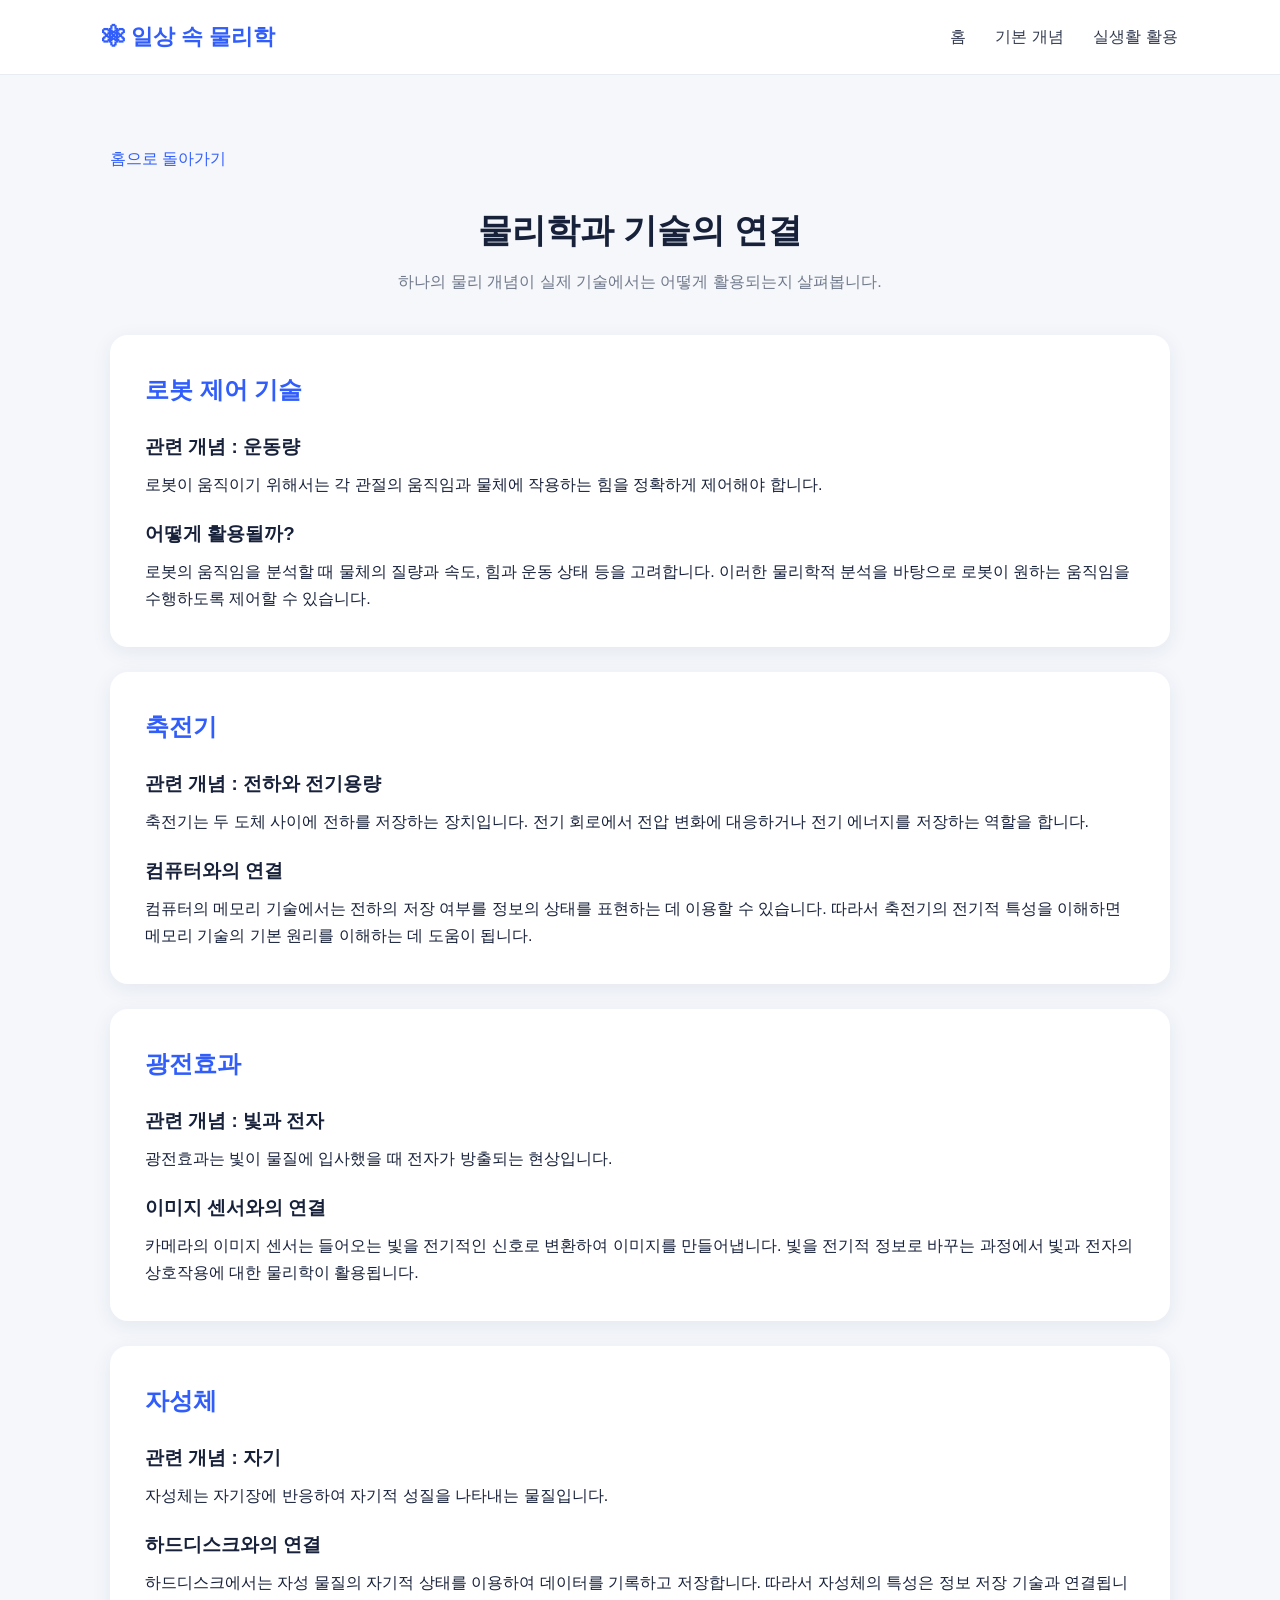
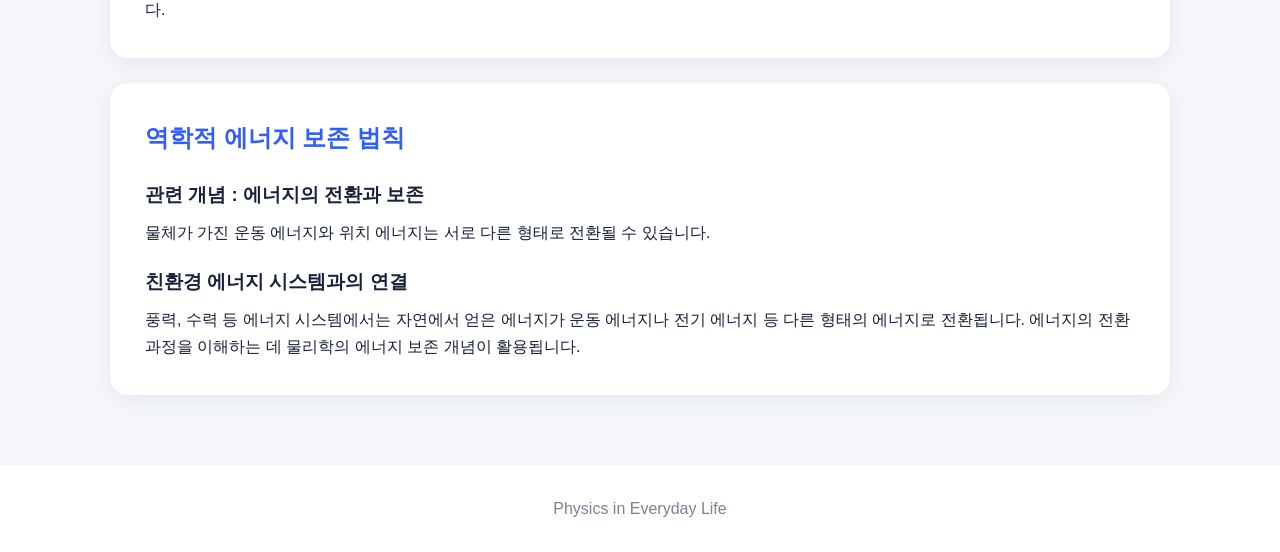
==== applications.html @ e7613edf "Add files via upload" ====
<!DOCTYPE html>
<html lang="ko">

<head>
    <meta charset="UTF-8">
    <title>물리학의 실생활 활용</title>
    <link rel="stylesheet" href="style.css">
</head>

<body>

<header>

    <div class="logo">⚛ 일상 속 물리학</div>

    <nav>
        <a href="index.html">홈</a>
        <a href="basics.html">기본 개념</a>
        <a href="applications.html">실생활 활용</a>
    </nav>

</header>


<section class="container">

    <a class="back" href="index.html">
        홈으로 돌아가기
    </a>

    <div class="title">

        <h2>물리학과 기술의 연결</h2>

        <p>
            하나의 물리 개념이 실제 기술에서는 어떻게 활용되는지 살펴봅니다.
        </p>

    </div>


    <!-- 로봇 -->

    <div class="info" id="robot">

        <h2>로봇 제어 기술</h2>

        <h3>관련 개념 : 운동량</h3>

        <p>
            로봇이 움직이기 위해서는 각 관절의 움직임과
            물체에 작용하는 힘을 정확하게 제어해야 합니다.
        </p>

        <h3>어떻게 활용될까?</h3>

        <p>
            로봇의 움직임을 분석할 때 물체의 질량과 속도,
            힘과 운동 상태 등을 고려합니다.
            이러한 물리학적 분석을 바탕으로 로봇이 원하는
            움직임을 수행하도록 제어할 수 있습니다.
        </p>

    </div>


    <!-- 축전기 -->

    <div class="info" id="capacitor">

        <h2>축전기</h2>

        <h3>관련 개념 : 전하와 전기용량</h3>

        <p>
            축전기는 두 도체 사이에 전하를 저장하는 장치입니다.
            전기 회로에서 전압 변화에 대응하거나 전기 에너지를
            저장하는 역할을 합니다.
        </p>

        <h3>컴퓨터와의 연결</h3>

        <p>
            컴퓨터의 메모리 기술에서는 전하의 저장 여부를
            정보의 상태를 표현하는 데 이용할 수 있습니다.
            따라서 축전기의 전기적 특성을 이해하면
            메모리 기술의 기본 원리를 이해하는 데 도움이 됩니다.
        </p>

    </div>


    <!-- 광전효과 -->

    <div class="info" id="photo">

        <h2>광전효과</h2>

        <h3>관련 개념 : 빛과 전자</h3>

        <p>
            광전효과는 빛이 물질에 입사했을 때
            전자가 방출되는 현상입니다.
        </p>

        <h3>이미지 센서와의 연결</h3>

        <p>
            카메라의 이미지 센서는 들어오는 빛을
            전기적인 신호로 변환하여 이미지를 만들어냅니다.
            빛을 전기적 정보로 바꾸는 과정에서
            빛과 전자의 상호작용에 대한 물리학이 활용됩니다.
        </p>

    </div>


    <!-- 자성체 -->

    <div class="info" id="magnet">

        <h2>자성체</h2>

        <h3>관련 개념 : 자기</h3>

        <p>
            자성체는 자기장에 반응하여 자기적 성질을 나타내는 물질입니다.
        </p>

        <h3>하드디스크와의 연결</h3>

        <p>
            하드디스크에서는 자성 물질의 자기적 상태를 이용하여
            데이터를 기록하고 저장합니다.
            따라서 자성체의 특성은 정보 저장 기술과 연결됩니다.
        </p>

    </div>


    <!-- 에너지 -->

    <div class="info" id="energy">

        <h2>역학적 에너지 보존 법칙</h2>

        <h3>관련 개념 : 에너지의 전환과 보존</h3>

        <p>
            물체가 가진 운동 에너지와 위치 에너지는
            서로 다른 형태로 전환될 수 있습니다.
        </p>

        <h3>친환경 에너지 시스템과의 연결</h3>

        <p>
            풍력, 수력 등 에너지 시스템에서는
            자연에서 얻은 에너지가 운동 에너지나 전기 에너지 등
            다른 형태의 에너지로 전환됩니다.
            에너지의 전환 과정을 이해하는 데 물리학의
            에너지 보존 개념이 활용됩니다.
        </p>

    </div>


</section>


<footer>
    Physics in Everyday Life
</footer>

</body>
</html>
---- style.css ----
* {
    box-sizing: border-box;
    margin: 0;
    padding: 0;
}

body {
    font-family: Arial, "맑은 고딕", sans-serif;
    background: #f5f7fb;
    color: #17213a;
    line-height: 1.7;
}

header {
    height: 75px;
    padding: 0 8%;
    display: flex;
    align-items: center;
    justify-content: space-between;
    background: white;
    border-bottom: 1px solid #e8ebf2;
}

.logo {
    color: #315efb;
    font-size: 22px;
    font-weight: bold;
}

nav a {
    text-decoration: none;
    color: #333b50;
    margin-left: 25px;
}

nav a:hover {
    color: #315efb;
}

.hero {
    padding: 100px 10%;
    background: linear-gradient(120deg, #101f46, #315efb);
    color: white;
}

.hero h1 {
    font-size: 55px;
    line-height: 1.2;
    margin-bottom: 25px;
}

.hero p {
    font-size: 19px;
}

.container {
    max-width: 1100px;
    margin: 70px auto;
    padding: 0 20px;
}

.title {
    text-align: center;
    margin-bottom: 40px;
}

.title h2 {
    font-size: 34px;
}

.title p {
    color: #70798b;
    margin-top: 8px;
}

.cards {
    display: grid;
    grid-template-columns: repeat(3, 1fr);
    gap: 25px;
}

.card {
    background: white;
    border-radius: 18px;
    overflow: hidden;
    box-shadow: 0 8px 25px rgba(30, 50, 90, 0.1);
    transition: 0.25s;
}

.card:hover {
    transform: translateY(-7px);
}

.card img {
    width: 100%;
    height: 180px;
    object-fit: cover;
}

.card-content {
    padding: 25px;
}

.card h3 {
    font-size: 22px;
    margin-bottom: 8px;
}

.keyword {
    color: #315efb;
    font-weight: bold;
    margin-bottom: 15px;
}

.card p {
    color: #606b80;
}

.button {
    display: inline-block;
    margin-top: 18px;
    padding: 8px 18px;
    border-radius: 20px;
    background: #e9edff;
    color: #315efb;
    text-decoration: none;
    font-weight: bold;
}

.info {
    background: white;
    padding: 35px;
    margin-bottom: 25px;
    border-radius: 18px;
    box-shadow: 0 5px 20px rgba(30, 50, 90, 0.08);
}

.info h2 {
    color: #315efb;
    margin-bottom: 15px;
}

.info h3 {
    margin-top: 20px;
    margin-bottom: 8px;
}

.formula {
    margin: 20px 0;
    padding: 18px;
    background: #f0f3ff;
    border-radius: 12px;
    text-align: center;
    font-size: 22px;
    font-weight: bold;
}

.back {
    display: inline-block;
    margin-bottom: 30px;
    color: #315efb;
    text-decoration: none;
}

footer {
    text-align: center;
    padding: 30px;
    background: white;
    color: #7a8395;
}

@media (max-width: 800px) {
    .cards {
        grid-template-columns: 1fr;
    }

    .hero h1 {
        font-size: 40px;
    }

    nav {
        display: none;
    }
}
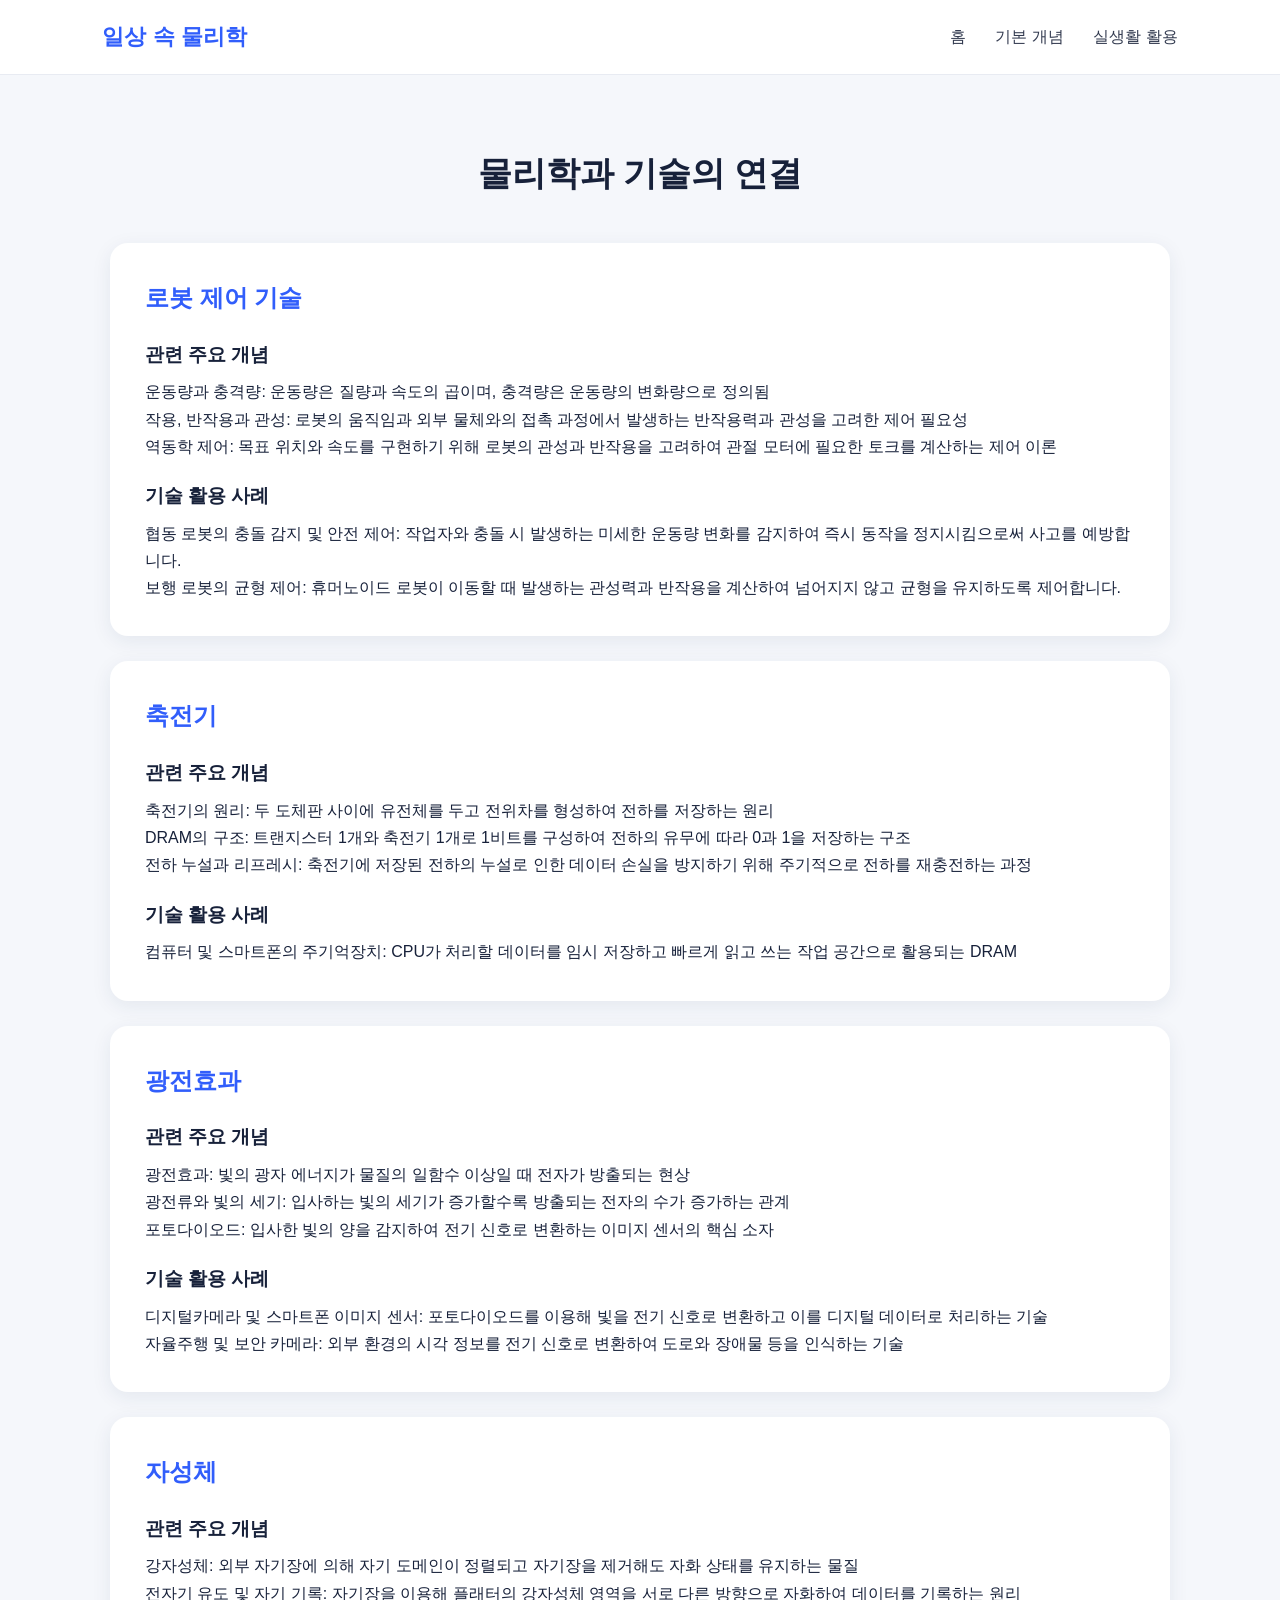
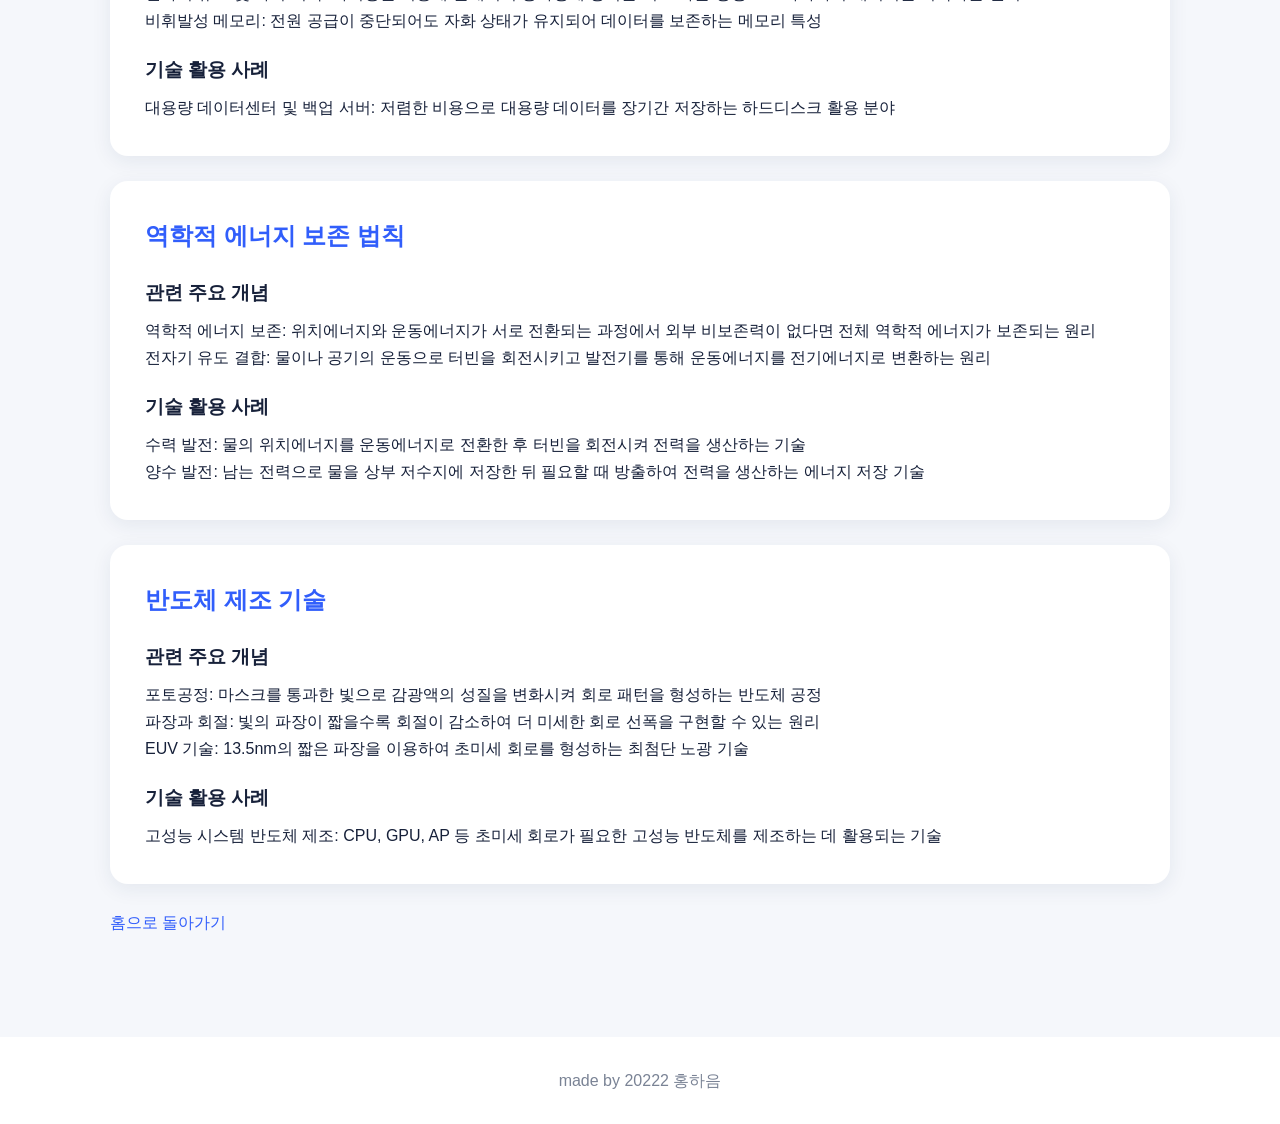
==== commit 47bc385e: "Update applications.html" ====
--- a/applications.html
+++ b/applications.html
@@ -11,7 +11,7 @@
 
 <header>
 
-    <div class="logo">⚛ 일상 속 물리학</div>
+    <div class="logo">일상 속 물리학</div>
 
     <nav>
         <a href="index.html">홈</a>
@@ -24,17 +24,13 @@
 
 <section class="container">
 
-    <a class="back" href="index.html">
-        홈으로 돌아가기
-    </a>
+    
 
     <div class="title">
 
         <h2>물리학과 기술의 연결</h2>
 
-        <p>
-            하나의 물리 개념이 실제 기술에서는 어떻게 활용되는지 살펴봅니다.
-        </p>
+      
 
     </div>
 
@@ -45,20 +41,19 @@
 
         <h2>로봇 제어 기술</h2>
 
-        <h3>관련 개념 : 운동량</h3>
+        <h3>관련 주요 개념</h3>
 
         <p>
-            로봇이 움직이기 위해서는 각 관절의 움직임과
-            물체에 작용하는 힘을 정확하게 제어해야 합니다.
+            운동량과 충격량: 운동량은 질량과 속도의 곱이며, 충격량은 운동량의 변화량으로 정의됨<br>
+작용, 반작용과 관성: 로봇의 움직임과 외부 물체와의 접촉 과정에서 발생하는 반작용력과 관성을 고려한 제어 필요성<br>
+역동학 제어: 목표 위치와 속도를 구현하기 위해 로봇의 관성과 반작용을 고려하여 관절 모터에 필요한 토크를 계산하는 제어 이론
         </p>
 
-        <h3>어떻게 활용될까?</h3>
+        <h3>기술 활용 사례</h3>
 
         <p>
-            로봇의 움직임을 분석할 때 물체의 질량과 속도,
-            힘과 운동 상태 등을 고려합니다.
-            이러한 물리학적 분석을 바탕으로 로봇이 원하는
-            움직임을 수행하도록 제어할 수 있습니다.
+            협동 로봇의 충돌 감지 및 안전 제어: 작업자와 충돌 시 발생하는 미세한 운동량 변화를 감지하여 즉시 동작을 정지시킴으로써 사고를 예방합니다.<br>
+보행 로봇의 균형 제어: 휴머노이드 로봇이 이동할 때 발생하는 관성력과 반작용을 계산하여 넘어지지 않고 균형을 유지하도록 제어합니다.
         </p>
 
     </div>
@@ -70,21 +65,18 @@
 
         <h2>축전기</h2>
 
-        <h3>관련 개념 : 전하와 전기용량</h3>
+        <h3>관련 주요 개념</h3>
 
         <p>
-            축전기는 두 도체 사이에 전하를 저장하는 장치입니다.
-            전기 회로에서 전압 변화에 대응하거나 전기 에너지를
-            저장하는 역할을 합니다.
+            축전기의 원리: 두 도체판 사이에 유전체를 두고 전위차를 형성하여 전하를 저장하는 원리<br>
+DRAM의 구조: 트랜지스터 1개와 축전기 1개로 1비트를 구성하여 전하의 유무에 따라 0과 1을 저장하는 구조<br>
+전하 누설과 리프레시: 축전기에 저장된 전하의 누설로 인한 데이터 손실을 방지하기 위해 주기적으로 전하를 재충전하는 과정
         </p>
 
-        <h3>컴퓨터와의 연결</h3>
+        <h3>기술 활용 사례</h3>
 
         <p>
-            컴퓨터의 메모리 기술에서는 전하의 저장 여부를
-            정보의 상태를 표현하는 데 이용할 수 있습니다.
-            따라서 축전기의 전기적 특성을 이해하면
-            메모리 기술의 기본 원리를 이해하는 데 도움이 됩니다.
+            컴퓨터 및 스마트폰의 주기억장치: CPU가 처리할 데이터를 임시 저장하고 빠르게 읽고 쓰는 작업 공간으로 활용되는 DRAM
         </p>
 
     </div>
@@ -96,20 +88,19 @@
 
         <h2>광전효과</h2>
 
-        <h3>관련 개념 : 빛과 전자</h3>
+        <h3>관련 주요 개념</h3>
 
         <p>
-            광전효과는 빛이 물질에 입사했을 때
-            전자가 방출되는 현상입니다.
+            광전효과: 빛의 광자 에너지가 물질의 일함수 이상일 때 전자가 방출되는 현상<br>
+광전류와 빛의 세기: 입사하는 빛의 세기가 증가할수록 방출되는 전자의 수가 증가하는 관계<br>
+포토다이오드: 입사한 빛의 양을 감지하여 전기 신호로 변환하는 이미지 센서의 핵심 소자
         </p>
 
-        <h3>이미지 센서와의 연결</h3>
+        <h3>기술 활용 사례</h3>
 
         <p>
-            카메라의 이미지 센서는 들어오는 빛을
-            전기적인 신호로 변환하여 이미지를 만들어냅니다.
-            빛을 전기적 정보로 바꾸는 과정에서
-            빛과 전자의 상호작용에 대한 물리학이 활용됩니다.
+            디지털카메라 및 스마트폰 이미지 센서: 포토다이오드를 이용해 빛을 전기 신호로 변환하고 이를 디지털 데이터로 처리하는 기술<br>
+자율주행 및 보안 카메라: 외부 환경의 시각 정보를 전기 신호로 변환하여 도로와 장애물 등을 인식하는 기술
         </p>
 
     </div>
@@ -121,18 +112,18 @@
 
         <h2>자성체</h2>
 
-        <h3>관련 개념 : 자기</h3>
+        <h3>관련 주요 개념</h3>
 
         <p>
-            자성체는 자기장에 반응하여 자기적 성질을 나타내는 물질입니다.
+            강자성체: 외부 자기장에 의해 자기 도메인이 정렬되고 자기장을 제거해도 자화 상태를 유지하는 물질<br>
+전자기 유도 및 자기 기록: 자기장을 이용해 플래터의 강자성체 영역을 서로 다른 방향으로 자화하여 데이터를 기록하는 원리<br>
+비휘발성 메모리: 전원 공급이 중단되어도 자화 상태가 유지되어 데이터를 보존하는 메모리 특성
         </p>
 
-        <h3>하드디스크와의 연결</h3>
+        <h3>기술 활용 사례</h3>
 
         <p>
-            하드디스크에서는 자성 물질의 자기적 상태를 이용하여
-            데이터를 기록하고 저장합니다.
-            따라서 자성체의 특성은 정보 저장 기술과 연결됩니다.
+            대용량 데이터센터 및 백업 서버: 저렴한 비용으로 대용량 데이터를 장기간 저장하는 하드디스크 활용 분야
         </p>
 
     </div>
@@ -144,32 +135,55 @@
 
         <h2>역학적 에너지 보존 법칙</h2>
 
-        <h3>관련 개념 : 에너지의 전환과 보존</h3>
+        <h3>관련 주요 개념</h3>
 
         <p>
-            물체가 가진 운동 에너지와 위치 에너지는
-            서로 다른 형태로 전환될 수 있습니다.
+            역학적 에너지 보존: 위치에너지와 운동에너지가 서로 전환되는 과정에서 외부 비보존력이 없다면 전체 역학적 에너지가 보존되는 원리<br>
+전자기 유도 결합: 물이나 공기의 운동으로 터빈을 회전시키고 발전기를 통해 운동에너지를 전기에너지로 변환하는 원리
         </p>
 
-        <h3>친환경 에너지 시스템과의 연결</h3>
+<h3>기술 활용 사례</h3>
 
         <p>
-            풍력, 수력 등 에너지 시스템에서는
-            자연에서 얻은 에너지가 운동 에너지나 전기 에너지 등
-            다른 형태의 에너지로 전환됩니다.
-            에너지의 전환 과정을 이해하는 데 물리학의
-            에너지 보존 개념이 활용됩니다.
+            수력 발전: 물의 위치에너지를 운동에너지로 전환한 후 터빈을 회전시켜 전력을 생산하는 기술<br>
+양수 발전: 남는 전력으로 물을 상부 저수지에 저장한 뒤 필요할 때 방출하여 전력을 생산하는 에너지 저장 기술
+        </p>
+
+    </div>
+
+<!-- 반도체 -->
+
+    <div class="info" id="semiconductor">
+
+        <h2>반도체 제조 기술</h2>
+
+        <h3>관련 주요 개념</h3>
+
+        <p>
+            포토공정: 마스크를 통과한 빛으로 감광액의 성질을 변화시켜 회로 패턴을 형성하는 반도체 공정<br>
+파장과 회절: 빛의 파장이 짧을수록 회절이 감소하여 더 미세한 회로 선폭을 구현할 수 있는 원리<br>
+EUV 기술: 13.5nm의 짧은 파장을 이용하여 초미세 회로를 형성하는 최첨단 노광 기술
+        </p>
+
+        <h3>기술 활용 사례</h3>
+
+        <p>
+            고성능 시스템 반도체 제조: CPU, GPU, AP 등 초미세 회로가 필요한 고성능 반도체를 제조하는 데 활용되는 기술
         </p>
 
     </div>
 
 
+    <a class="back" href="index.html">
+        홈으로 돌아가기
+    </a>
+
 </section>
 
 
 <footer>
-    Physics in Everyday Life
+    made by 20222 홍하음
 </footer>
 
 </body>
-</html>+</html>
